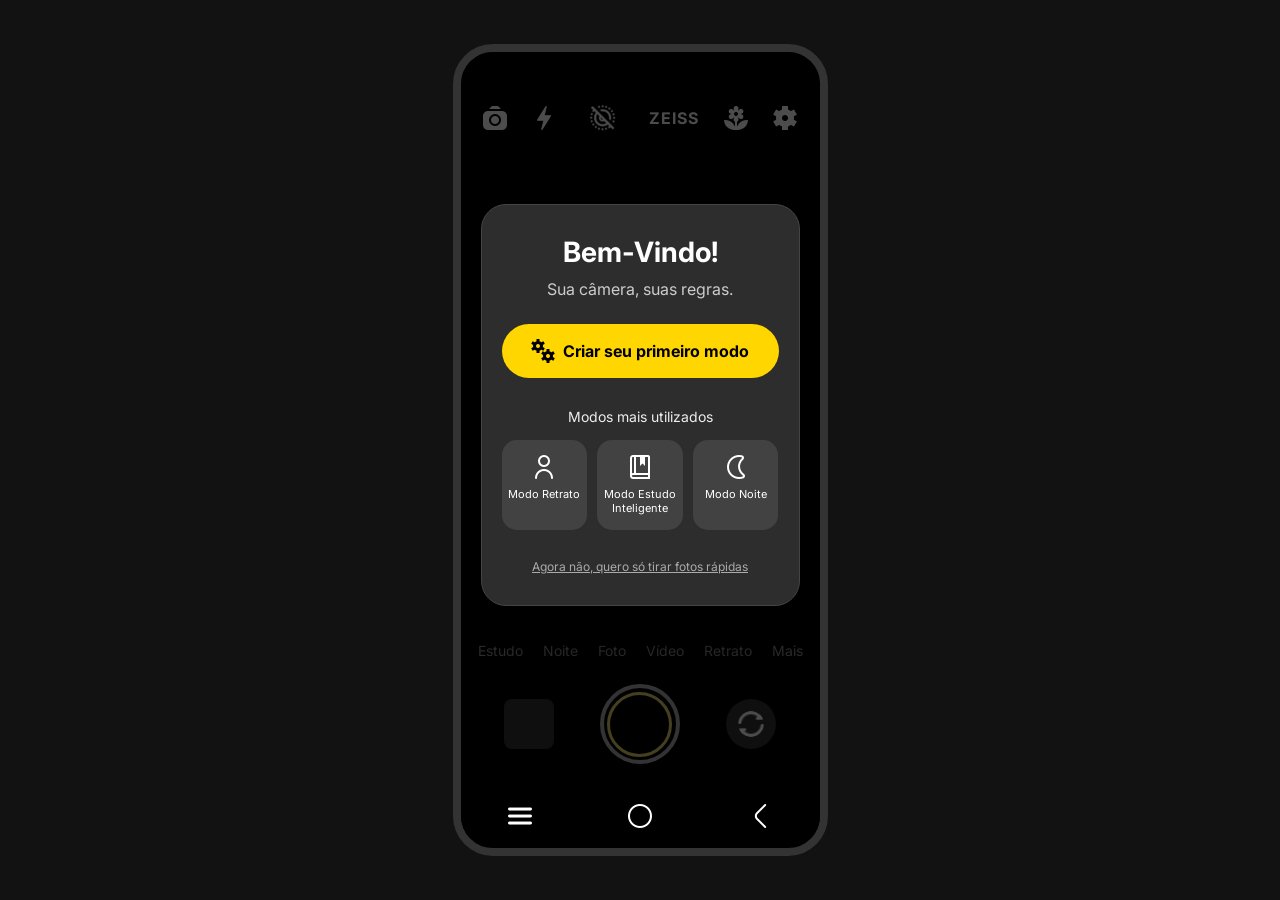
==== src/pageInicio/index.html @ 202478e4 "fix: corrigindo estrutura e index da page inicio para a implementação da page de login" ====
<!DOCTYPE html>
<html lang="pt-BR">
<head>
    <meta charset="UTF-8">
    <meta name="viewport" content="width=device-width, initial-scale=1.0">
    <title>Interface de Câmera</title>
    <link rel="stylesheet" href="../pageInicio/style.css">
    <link href="https://fonts.googleapis.com/css2?family=Inter:wght@400;600;700&display=swap" rel="stylesheet">
</head>
<body>

    <div class="aplicativo-camera">
        
        <header class="barra-topo">
            <img src="../img/camera.png" alt="Câmera" class="icone">
            <img src="../img/trovao.png" alt="Flash" class="icone">
            <img src="../img/sla.png" alt="Otimização" class="icone">
            <div class="texto-zeiss">ZEISS</div>
            <img src="../img/margarida-alternativa.png" alt="Macro" class="icone">
            <img src="../img/definicoes.png" alt="Configurações" class="icone">
        </header>

        <main class="camada-sobreposta">
            <div class="cartao-boas-vindas">
                <h1>Bem-Vindo!</h1>
                <p class="subtitulo">Sua câmera, suas regras.</p>

                <a href="../pageConfigModo/index.html" style="text-decoration: none;">
                    <button class="botao-principal">
                        <img src="../img/engrenagens.png" alt="Modo Personalizado" class="icone-engrenagem"> 
                        Criar seu primeiro modo
                    </button>
                </a>

                <p class="legenda-modos">Modos mais utilizados</p>

                <div class="grade-modos">
                    <div class="item-modo">
                        <a href="../pageModoRetratoAtt/index.html" style="text-decoration: none;">
                            <img src="../img/do-utilizador.png" alt="Modo Retrato" class="icone-imagem">
                            <span>Modo Retrato</span>
                        </a>
                    </div>
                    <div class="item-modo">
                        <a href="../pageModoEstudoAtt/index.html" style="text-decoration: none;">
                            <img src="../img/marcador-de-livro.png" alt="Modo Estudo" class="icone-imagem"> 
                            <span>Modo Estudo Inteligente</span>
                        </a>
                    </div>
                    <div class="item-modo">
                        <a href="../pageModoNoiteAtt/index.html" style="text-decoration: none;">
                            <img src="../img/lua.png" alt="Modo Noite" class="icone-imagem">
                            <span>Modo Noite</span>
                        </a>
                    </div>
                </div>

                <a href="../pageFotoMateria/index.html" class="link-pular">Agora não, quero só tirar fotos rápidas</a>
            </div>
        </main>

        <footer class="area-inferior">
            <nav class="seletor-modos">
                <span>Estudo</span>
                <span>Noite</span>
                <span>Foto</span>
                <span>Vídeo</span>
                <span>Retrato</span>
                <span>Mais</span>
            </nav>

            <div class="linha-disparo">
                <div class="previa-galeria"></div>
                <div class="botao-disparador">
                    <div class="circulo-interno"></div>
                </div>
                <img src="../img/atualizar.png" alt="Inverter Câmera" class="alternar-camera">
            </div>

            <div class="navegacao-sistema">
                <img src="../img/menu-hamburguer.png" alt="Abas" class="icone-nav">
                <img src="../img/circulo.png" alt="Início" class="icone-nav">
                <img src="../img/angulo-esquerdo.png" alt="Home" class="icone-nav">
            </div>
        </footer>

    </div>

</body>
</html>
---- src/pageInicio/style.css ----
* {
    margin: 0;
    padding: 0;
    box-sizing: border-box;
    font-family: 'Inter', sans-serif;
}

body {
    background-color: #121212;
    display: flex;
    justify-content: center;
    align-items: center;
    height: 100vh;
    color: white;
}

.aplicativo-camera {
    width: 375px; 
    height: 812px;
    background-color: #000;
    position: relative;
    display: flex;
    flex-direction: column;
    justify-content: space-between;
    overflow: hidden;
    border: 8px solid #333; 
    border-radius: 40px;
}

/* --- BARRA SUPERIOR --- */
.barra-topo {
    display: flex;
    justify-content: space-around;
    align-items: center;
    padding: 50px 10px;
    background: transparent; 
    position: relative;
    z-index: 1; 
}

.texto-zeiss {
    font-weight: bold;
    letter-spacing: 1px;
}

/* --- CAMADA CENTRAL & VÉU --- */
.camada-sobreposta {
    flex-grow: 1;
    display: flex;
    justify-content: center;
    align-items: center;
    padding: 20px;
    position: relative; 
}

.camada-sobreposta::before {
    content: "";
    position: absolute;
    top: -200px;
    bottom: -155px;
    left: 0;
    right: 0;
    background-color: rgba(0, 0, 0, 0.7);
    backdrop-filter: grayscale(0.5);
    -webkit-backdrop-filter: grayscale(0.5);
    z-index: 5; 
}

.cartao-boas-vindas {
    background: #2d2d2d; 
    border: 1px solid #444;
    border-radius: 25px;
    width: 100%;
    padding: 30px 20px;
    text-align: center;
    box-shadow: 0 20px 50px rgba(0,0,0,1);
    position: relative;
    z-index: 11; 
}

.cartao-boas-vindas h1 {
    font-size: 28px;
    margin-bottom: 10px;
}

.subtitulo {
    color: #ccc;
    margin-bottom: 25px;
}

.botao-principal {
    background-color: #ffd600;
    border: none;
    padding: 15px 25px;
    border-radius: 50px;
    font-weight: bold;
    color: #000;
    width: 100%;
    font-size: 16px;
    cursor: pointer;
    margin-bottom: 30px;
    display: flex;
    justify-content: center;
    align-items: center;
    gap: 8px;
}

.legenda-modos {
    font-size: 14px;
    color: #eee;
    margin-bottom: 15px;
}

.item-modo a {
    display: flex;
    flex-direction: column;
    align-items: center;
    gap: 8px;
    text-decoration: none;
    color: inherit;
    width: 100%;
    height: 100%;
}

.item-modo {
    background: rgba(255, 255, 255, 0.1);
    padding: 15px 5px;
    border-radius: 15px;
    font-size: 11px;
    display: flex;
    flex-direction: column;
    align-items: center;
    justify-content: center;
    cursor: pointer;
    transition: background 0.2s;
}

.item-modo:hover {
    background: rgba(255, 255, 255, 0.2);
}

.item-modo span {
    color: white;
    text-align: center;
}

.grade-modos {
    display: grid;
    grid-template-columns: repeat(3, 1fr);
    gap: 10px;
    margin-bottom: 25px;
}

.item-modo {
    background: rgba(255, 255, 255, 0.1);
    padding: 15px 5px;
    border-radius: 15px;
    font-size: 11px;
    display: flex;
    flex-direction: column;
    align-items: center;
    gap: 8px;
}

.icone-imagem {
    width: 24px;   
    height: 24px;
    object-fit: contain;
}

.link-pular {
    color: #aaa;
    font-size: 12px;
    text-decoration: underline;
}

/* --- RODAPÉ --- */
.area-inferior {
    padding-bottom: 10px;
    position: relative;
    z-index: 1; 
}

.seletor-modos {
    display: flex;
    justify-content: center;
    gap: 20px;
    padding: 15px 0;
    font-size: 14px;
    color: #fff;
}

.seletor-modos .ativo {
    color: #fff;
    font-weight: bold;
}

.seletor-modos span {
    color: #999;
}

.linha-disparo {
    display: flex;
    justify-content: space-around;
    align-items: center;
    padding: 10px 20px 30px;
}

.previa-galeria {
    width: 50px;
    height: 50px;
    background: #333;
    border-radius: 8px;
}

.botao-disparador {
    width: 80px;
    height: 80px;
    border: 4px solid #aaa;
    border-radius: 50%;
    display: flex;
    justify-content: center;
    align-items: center;
}

.circulo-interno {
    width: 65px;
    height: 65px;
    border: 3px solid #ffd600;
    border-radius: 50%;
}

.alternar-camera {
    width: 50px;
    height: 50px;
    background: #333;
    border-radius: 50%;
    padding: 12px;
    object-fit: contain;
}

/* --- NAVEGAÇÃO DO SISTEMA --- */
.navegacao-sistema {
    display: flex;
    justify-content: space-around;
    padding: 10px 0;
    font-size: 20px;
    color: #ffffff;
    background-color: #000;
    position: relative;
    z-index: 20; 
}
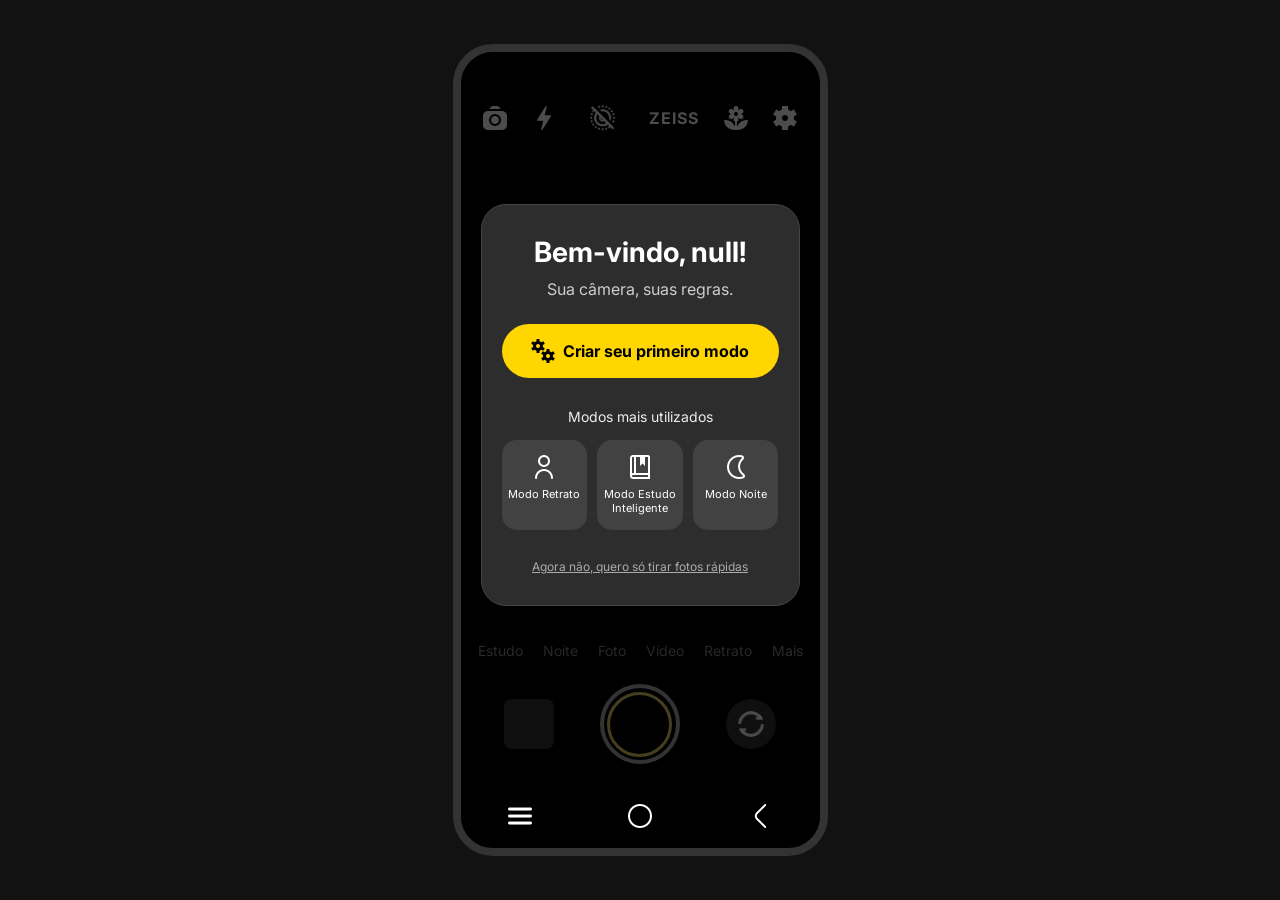
==== commit c1e4c877: "feat: criação do JavaScript da tela de registro e da tela de bem-vindo" ====
--- a/src/pageInicio/index.html
+++ b/src/pageInicio/index.html
@@ -22,7 +22,7 @@
 
         <main class="camada-sobreposta">
             <div class="cartao-boas-vindas">
-                <h1>Bem-Vindo!</h1>
+                <h1 id="bemVindo">Bem-Vindo!</h1>
                 <p class="subtitulo">Sua câmera, suas regras.</p>
 
                 <a href="../pageConfigModo/index.html" style="text-decoration: none;">
@@ -87,4 +87,5 @@
     </div>
 
 </body>
+<script src="script.js"></script>
 </html>
